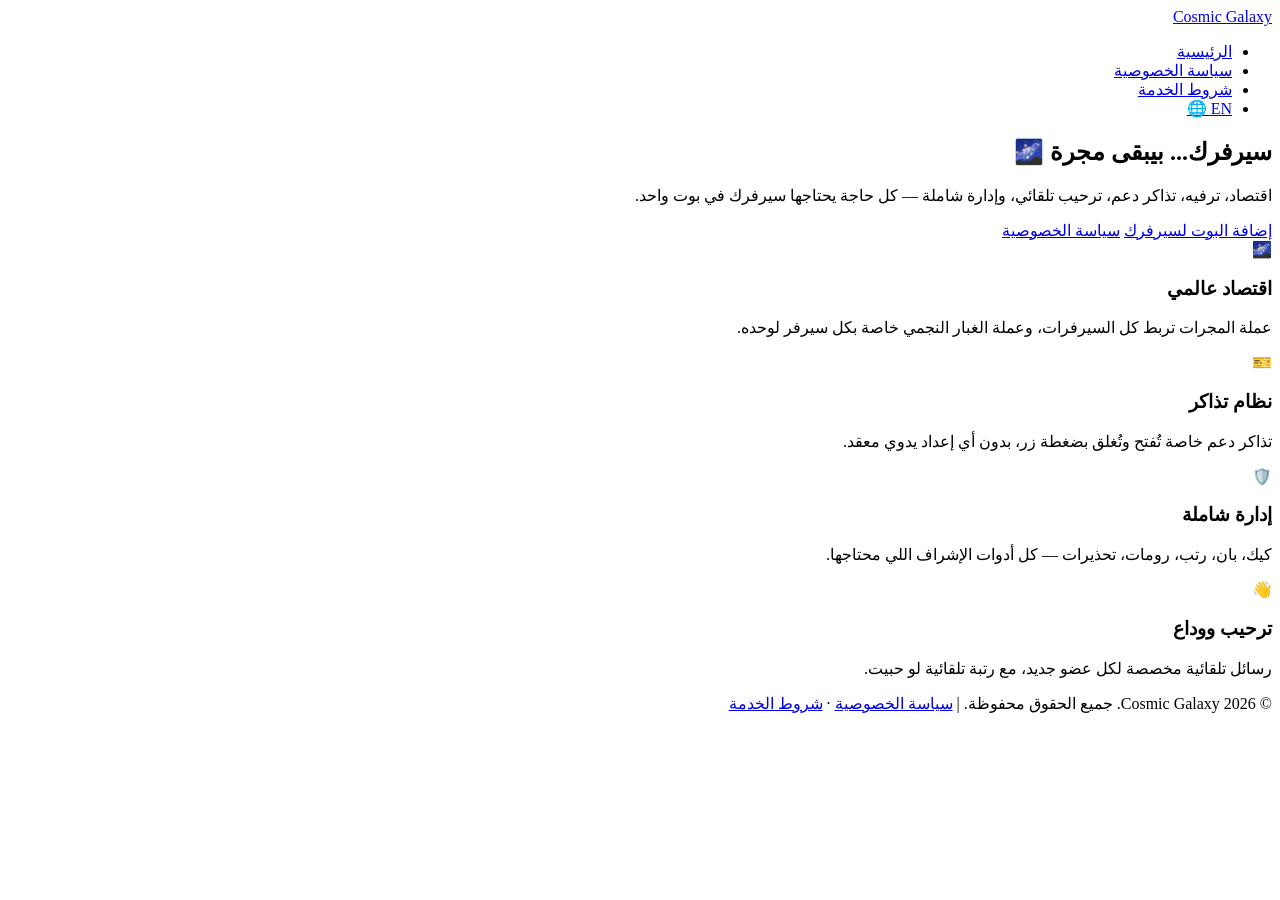
==== index-1.html @ f8d3ca8f "Add files via upload" ====
<!DOCTYPE html>
<html lang="ar" dir="rtl">
<head>
<meta charset="UTF-8">
<meta name="viewport" content="width=device-width, initial-scale=1.0">
<title>Cosmic Galaxy — بوت الديسكورد الشامل</title>
<link rel="preconnect" href="https://fonts.googleapis.com">
<link href="https://fonts.googleapis.com/css2?family=Space+Grotesk:wght@500;700&family=IBM+Plex+Sans+Arabic:wght@400;500;600;700&display=swap" rel="stylesheet">
<link rel="stylesheet" href="style.css">
</head>
<body>
<div class="starfield"></div>
<div class="bg-glow"></div>

<nav>
  <a href="index.html" class="brand">
    <span class="brand-orb"></span>
    Cosmic Galaxy
  </a>
  <ul class="nav-links">
    <li><a href="index.html" class="active">الرئيسية</a></li>
    <li><a href="privacy-policy.html">سياسة الخصوصية</a></li>
    <li><a href="terms-of-service.html">شروط الخدمة</a></li>
    <li><a href="index-en.html" class="lang-switch">EN 🌐</a></li>
  </ul>
</nav>

<section class="hero">
  <div class="hero-orb"></div>
  <h1>سيرفرك... بيبقى مجرة 🌌</h1>
  <p>اقتصاد، ترفيه، تذاكر دعم، ترحيب تلقائي، وإدارة شاملة — كل حاجة يحتاجها سيرفرك في بوت واحد.</p>
  <div class="btn-row">
    <a href="#" class="btn btn-primary">إضافة البوت لسيرفرك</a>
    <a href="privacy-policy.html" class="btn btn-secondary">سياسة الخصوصية</a>
  </div>
</section>

<div class="wrap">
  <div class="features">
    <div class="feature-card">
      <span class="emoji">🌌</span>
      <h3>اقتصاد عالمي</h3>
      <p>عملة المجرات تربط كل السيرفرات، وعملة الغبار النجمي خاصة بكل سيرفر لوحده.</p>
    </div>
    <div class="feature-card">
      <span class="emoji">🎫</span>
      <h3>نظام تذاكر</h3>
      <p>تذاكر دعم خاصة تُفتح وتُغلق بضغطة زر، بدون أي إعداد يدوي معقد.</p>
    </div>
    <div class="feature-card">
      <span class="emoji">🛡️</span>
      <h3>إدارة شاملة</h3>
      <p>كيك، بان، رتب، رومات، تحذيرات — كل أدوات الإشراف اللي محتاجها.</p>
    </div>
    <div class="feature-card">
      <span class="emoji">👋</span>
      <h3>ترحيب ووداع</h3>
      <p>رسائل تلقائية مخصصة لكل عضو جديد، مع رتبة تلقائية لو حبيت.</p>
    </div>
  </div>
</div>

<footer>
  <p>© 2026 Cosmic Galaxy. جميع الحقوق محفوظة. | <a href="privacy-policy.html">سياسة الخصوصية</a> · <a href="terms-of-service.html">شروط الخدمة</a></p>
</footer>

</body>
</html>
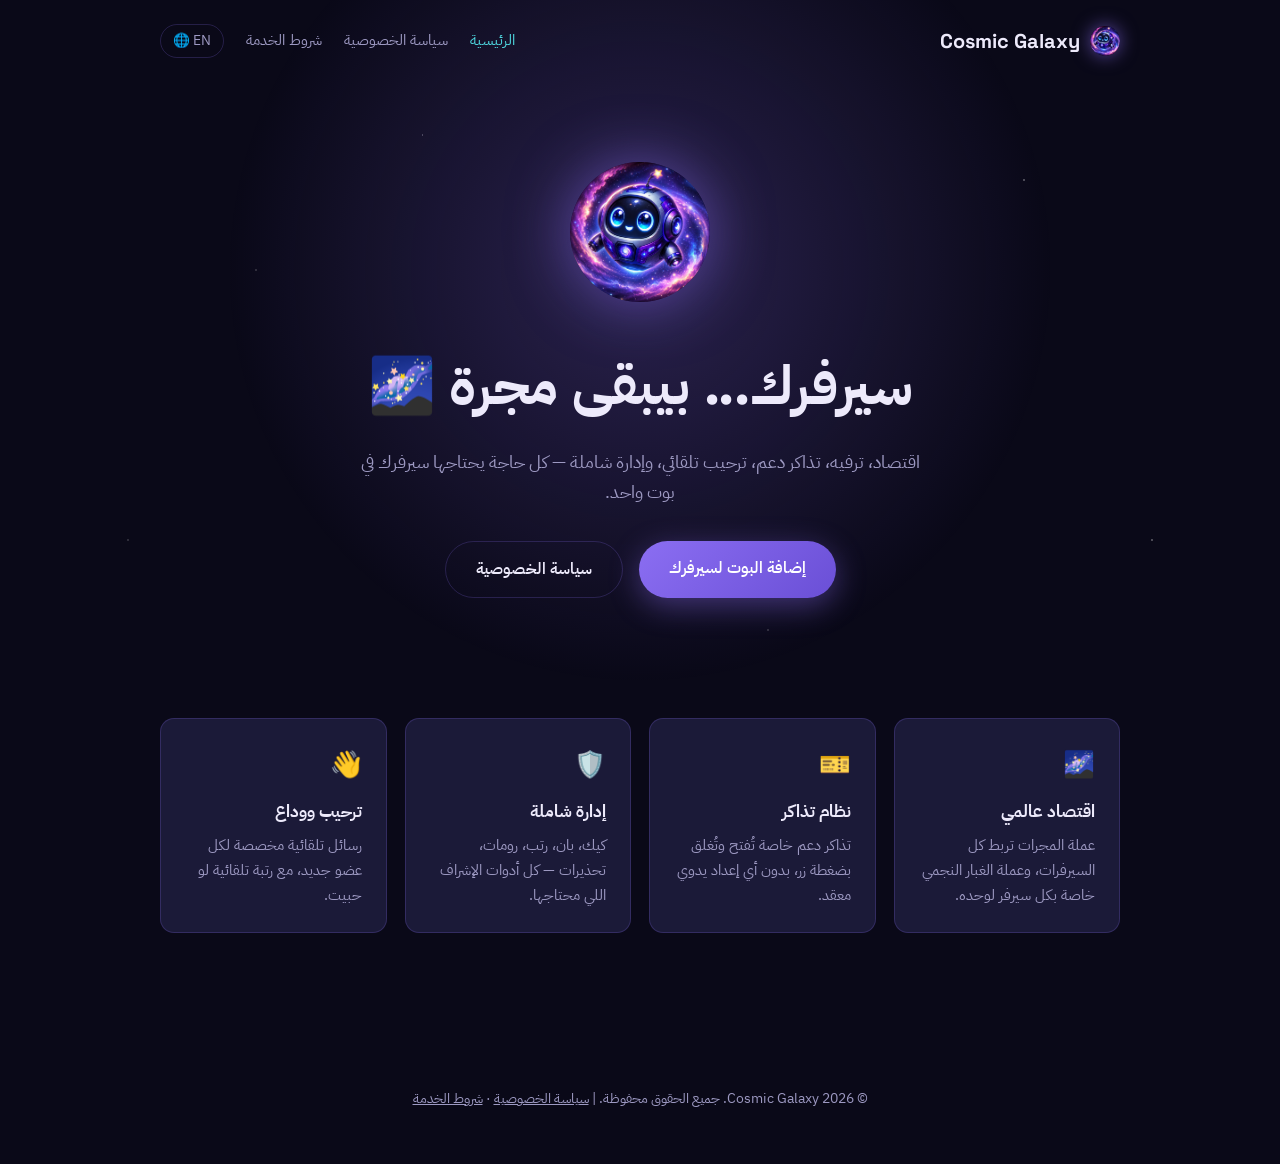
==== commit fd7c99b3: "Add files via upload" ====
--- a/index-1.html
+++ b/index-1.html
@@ -14,7 +14,7 @@
 
 <nav>
   <a href="index.html" class="brand">
-    <span class="brand-orb"></span>
+    <img src="bot-avatar.png" alt="Cosmic Galaxy" class="brand-orb">
     Cosmic Galaxy
   </a>
   <ul class="nav-links">
@@ -26,11 +26,11 @@
 </nav>
 
 <section class="hero">
-  <div class="hero-orb"></div>
+  <img src="bot-avatar.png" alt="Cosmic Galaxy" class="hero-orb">
   <h1>سيرفرك... بيبقى مجرة 🌌</h1>
   <p>اقتصاد، ترفيه، تذاكر دعم، ترحيب تلقائي، وإدارة شاملة — كل حاجة يحتاجها سيرفرك في بوت واحد.</p>
   <div class="btn-row">
-    <a href="#" class="btn btn-primary">إضافة البوت لسيرفرك</a>
+    <a href="https://discord.com/oauth2/authorize?client_id=1540670666892644392&permissions=8&integration_type=0&scope=bot+applications.commands" target="_blank" rel="noopener" class="btn btn-primary">إضافة البوت لسيرفرك</a>
     <a href="privacy-policy.html" class="btn btn-secondary">سياسة الخصوصية</a>
   </div>
 </section>
--- a/style.css
+++ b/style.css
@@ -0,0 +1,349 @@
+:root {
+  --bg-void: #0a0918;
+  --bg-panel: #14132b;
+  --bg-card: #1b1a38;
+  --accent-violet: #8b6ef2;
+  --accent-cyan: #4fd8e0;
+  --accent-gold: #f2c14e;
+  --text-primary: #edeafb;
+  --text-muted: #9d99c2;
+  --border-soft: rgba(139, 110, 242, 0.22);
+  --radius: 14px;
+}
+
+* {
+  box-sizing: border-box;
+}
+
+html {
+  scroll-behavior: smooth;
+}
+
+body {
+  margin: 0;
+  background: var(--bg-void);
+  color: var(--text-primary);
+  font-family: 'IBM Plex Sans Arabic', 'Inter', -apple-system, sans-serif;
+  line-height: 1.7;
+  min-height: 100vh;
+}
+
+/* حقل النجوم في الخلفية */
+.starfield {
+  position: fixed;
+  inset: 0;
+  z-index: -1;
+  background:
+    radial-gradient(1px 1px at 20% 30%, #fff, transparent),
+    radial-gradient(1px 1px at 60% 70%, #fff, transparent),
+    radial-gradient(1.5px 1.5px at 80% 20%, #fff, transparent),
+    radial-gradient(1px 1px at 40% 85%, #fff, transparent),
+    radial-gradient(1.5px 1.5px at 90% 60%, #fff, transparent),
+    radial-gradient(1px 1px at 10% 60%, #fff, transparent),
+    radial-gradient(1px 1px at 33% 15%, #fff, transparent),
+    radial-gradient(1.5px 1.5px at 70% 90%, #fff, transparent);
+  background-size: 100% 100%;
+  opacity: 0.5;
+  animation: twinkle 6s ease-in-out infinite alternate;
+}
+
+@media (prefers-reduced-motion: reduce) {
+  .starfield {
+    animation: none;
+  }
+}
+
+@keyframes twinkle {
+  from { opacity: 0.35; }
+  to { opacity: 0.65; }
+}
+
+.bg-glow {
+  position: fixed;
+  top: -20%;
+  left: 50%;
+  transform: translateX(-50%);
+  width: 900px;
+  height: 900px;
+  background: radial-gradient(circle, rgba(139, 110, 242, 0.25) 0%, transparent 65%);
+  z-index: -1;
+  pointer-events: none;
+}
+
+/* التنقل */
+nav {
+  display: flex;
+  align-items: center;
+  justify-content: space-between;
+  max-width: 1000px;
+  margin: 0 auto;
+  padding: 24px 20px;
+}
+
+.brand {
+  display: flex;
+  align-items: center;
+  gap: 10px;
+  font-family: 'Space Grotesk', 'IBM Plex Sans Arabic', sans-serif;
+  font-weight: 700;
+  font-size: 1.25rem;
+  color: var(--text-primary);
+  text-decoration: none;
+}
+
+.brand-orb {
+  width: 30px;
+  height: 30px;
+  border-radius: 50%;
+  object-fit: cover;
+  box-shadow: 0 0 18px rgba(139, 110, 242, 0.6);
+  flex-shrink: 0;
+}
+
+.nav-links {
+  display: flex;
+  flex-wrap: wrap;
+  gap: 18px 22px;
+  list-style: none;
+  margin: 0;
+  padding: 0;
+  justify-content: flex-end;
+}
+
+.nav-links li {
+  display: flex;
+  align-items: center;
+}
+
+.nav-links a {
+  color: var(--text-muted);
+  text-decoration: none;
+  font-size: 0.95rem;
+  white-space: nowrap;
+  transition: color 0.2s ease;
+}
+
+.nav-links a:hover,
+.nav-links a:focus-visible,
+.nav-links a.active {
+  color: var(--accent-cyan);
+}
+
+/* الحاوية العامة */
+.wrap {
+  max-width: 1000px;
+  margin: 0 auto;
+  padding: 20px 20px 100px;
+}
+
+/* بطاقة المستند (للنصوص القانونية) */
+.doc-card {
+  background: var(--bg-card);
+  border: 1px solid var(--border-soft);
+  border-radius: var(--radius);
+  padding: clamp(24px, 5vw, 56px);
+  margin-top: 24px;
+}
+
+.doc-card h1 {
+  font-family: 'Space Grotesk', 'IBM Plex Sans Arabic', sans-serif;
+  font-size: clamp(1.7rem, 4vw, 2.4rem);
+  margin: 0 0 6px;
+  background: linear-gradient(90deg, var(--text-primary), var(--accent-cyan));
+  -webkit-background-clip: text;
+  background-clip: text;
+  color: transparent;
+}
+
+.doc-meta {
+  color: var(--text-muted);
+  font-size: 0.9rem;
+  margin-bottom: 34px;
+}
+
+.doc-card h2 {
+  font-family: 'Space Grotesk', 'IBM Plex Sans Arabic', sans-serif;
+  font-size: 1.25rem;
+  color: var(--accent-violet);
+  margin: 40px 0 12px;
+  display: flex;
+  align-items: center;
+  gap: 10px;
+}
+
+.doc-card h2::before {
+  content: "";
+  width: 6px;
+  height: 6px;
+  border-radius: 50%;
+  background: var(--accent-cyan);
+  box-shadow: 0 0 8px var(--accent-cyan);
+  flex-shrink: 0;
+}
+
+.doc-card p,
+.doc-card li {
+  color: var(--text-primary);
+  font-size: 1rem;
+}
+
+.doc-card ul {
+  padding-inline-start: 22px;
+}
+
+.doc-card li {
+  margin-bottom: 8px;
+}
+
+.doc-card a {
+  color: var(--accent-cyan);
+}
+
+.callout {
+  border-inline-start: 3px solid var(--accent-gold);
+  background: rgba(242, 193, 78, 0.08);
+  padding: 14px 18px;
+  border-radius: 8px;
+  font-size: 0.92rem;
+  color: var(--text-muted);
+  margin: 20px 0;
+}
+
+.placeholder {
+  color: var(--accent-gold);
+  font-weight: 600;
+}
+
+/* الصفحة الرئيسية */
+.hero {
+  text-align: center;
+  padding: 80px 20px 40px;
+}
+
+.hero-orb {
+  width: 140px;
+  height: 140px;
+  margin: 0 auto 28px;
+  border-radius: 50%;
+  object-fit: cover;
+  box-shadow: 0 0 60px rgba(139, 110, 242, 0.55);
+}
+
+.hero h1 {
+  font-family: 'Space Grotesk', 'IBM Plex Sans Arabic', sans-serif;
+  font-size: clamp(2.2rem, 6vw, 3.4rem);
+  margin: 0 0 16px;
+}
+
+.hero p {
+  color: var(--text-muted);
+  font-size: 1.1rem;
+  max-width: 560px;
+  margin: 0 auto 34px;
+}
+
+.btn-row {
+  display: flex;
+  gap: 16px;
+  justify-content: center;
+  flex-wrap: wrap;
+}
+
+.btn {
+  display: inline-block;
+  padding: 14px 30px;
+  border-radius: 999px;
+  text-decoration: none;
+  font-weight: 600;
+  font-size: 0.98rem;
+  transition: transform 0.15s ease, box-shadow 0.15s ease;
+}
+
+.btn-primary {
+  background: linear-gradient(135deg, var(--accent-violet), #6a4fd6);
+  color: #fff;
+  box-shadow: 0 8px 30px rgba(139, 110, 242, 0.4);
+}
+
+.btn-secondary {
+  background: transparent;
+  color: var(--text-primary);
+  border: 1px solid var(--border-soft);
+}
+
+.btn:hover,
+.btn:focus-visible {
+  transform: translateY(-2px);
+}
+
+.features {
+  display: grid;
+  grid-template-columns: repeat(auto-fit, minmax(220px, 1fr));
+  gap: 18px;
+  margin-top: 60px;
+}
+
+.feature-card {
+  background: var(--bg-card);
+  border: 1px solid var(--border-soft);
+  border-radius: var(--radius);
+  padding: 24px;
+}
+
+.feature-card .emoji {
+  font-size: 1.6rem;
+  margin-bottom: 10px;
+  display: block;
+}
+
+.feature-card h3 {
+  font-family: 'Space Grotesk', 'IBM Plex Sans Arabic', sans-serif;
+  margin: 0 0 8px;
+  font-size: 1.05rem;
+}
+
+.feature-card p {
+  color: var(--text-muted);
+  font-size: 0.92rem;
+  margin: 0;
+}
+
+footer {
+  text-align: center;
+  padding: 40px 20px;
+  color: var(--text-muted);
+  font-size: 0.85rem;
+}
+
+footer a {
+  color: var(--text-muted);
+}
+
+@media (max-width: 640px) {
+  nav {
+    flex-direction: column;
+    align-items: center;
+    gap: 14px;
+  }
+
+  .nav-links {
+    justify-content: center;
+    gap: 12px 18px;
+  }
+
+  .nav-links a {
+    font-size: 0.88rem;
+  }
+}
+
+.lang-switch {
+  border: 1px solid var(--border-soft);
+  padding: 4px 12px;
+  border-radius: 999px;
+  font-size: 0.85rem !important;
+}
+
+.lang-switch:hover,
+.lang-switch:focus-visible {
+  background: var(--bg-card);
+}
